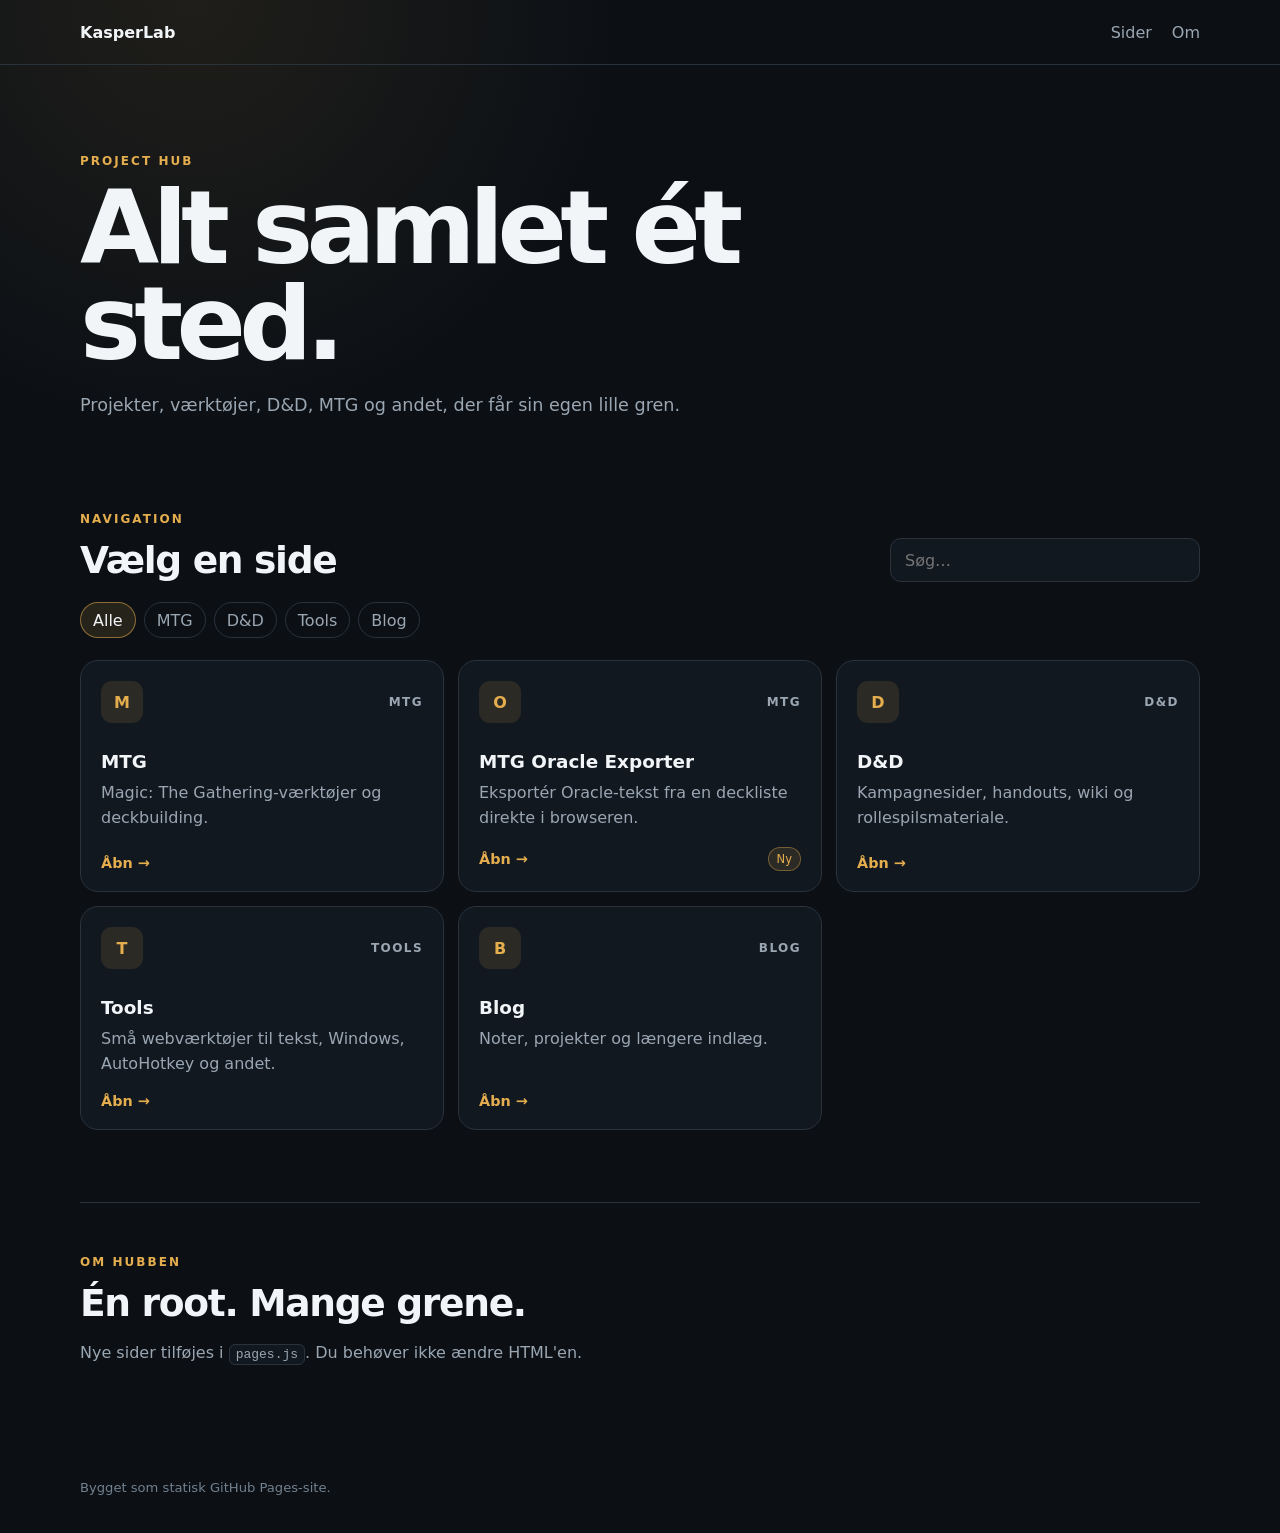
==== index.html @ 914dacb1 "Add files via upload" ====
<!doctype html>
<html lang="da">
<head>
  <meta charset="utf-8">
  <meta name="viewport" content="width=device-width, initial-scale=1">
  <meta name="description" content="Samlet hub for projekter og værktøjer.">
  <title>Hub</title>
  <link rel="stylesheet" href="style.css">
</head>
<body>
  <header class="topbar">
    <a class="brand" id="brand" href="./">Hub</a>
    <nav><a href="#pages">Sider</a><a href="#about">Om</a></nav>
  </header>

  <main>
    <section class="hero">
      <p class="eyebrow" id="eyebrow"></p>
      <h1 id="title"></h1>
      <p class="intro" id="tagline"></p>
    </section>

    <section class="hub" id="pages">
      <div class="section-head">
        <div>
          <p class="eyebrow">NAVIGATION</p>
          <h2>Vælg en side</h2>
        </div>
        <input id="search" type="search" placeholder="Søg…" aria-label="Søg i sider">
      </div>

      <div id="filters" class="filters"></div>
      <div id="grid" class="grid"></div>
      <p id="empty" class="empty hidden">Ingen sider matcher.</p>
    </section>

    <section class="about" id="about">
      <p class="eyebrow">OM HUBBEN</p>
      <h2>Én root. Mange grene.</h2>
      <p>Nye sider tilføjes i <code>pages.js</code>. Du behøver ikke ændre HTML'en.</p>
    </section>
  </main>

  <footer id="footer"></footer>

  <script src="pages.js"></script>
  <script src="app.js"></script>
</body>
</html>
---- style.css ----
:root{
  color-scheme:dark;--bg:#0c1015;--panel:#121820;--panel2:#171f29;
  --border:#29323d;--text:#f2f5f8;--muted:#9aa6b2;--accent:#e4ad4d;
  --soft:rgb(228 173 77 / .12);--max:1120px
}
*{box-sizing:border-box}
html{scroll-behavior:smooth;background:var(--bg)}
body{
  margin:0;min-height:100vh;color:var(--text);
  background:radial-gradient(circle at 15% 0%,rgb(228 173 77 / .09),transparent 27rem),var(--bg);
  font-family:Inter,ui-sans-serif,system-ui,-apple-system,"Segoe UI",sans-serif
}
a{color:inherit}
.topbar,.hero,.hub,.about,footer{width:min(var(--max),calc(100% - 32px));margin:auto}
.topbar{
  min-height:64px;display:flex;align-items:center;justify-content:space-between;gap:24px
}
.topbar nav{display:flex;gap:20px}
.topbar nav a{color:var(--muted);text-decoration:none}
.brand{font-weight:800;text-decoration:none}
body:before{
  content:"";position:absolute;left:0;right:0;top:64px;border-bottom:1px solid var(--border)
}
.hero{padding:90px 0 58px}
.eyebrow{
  margin:0 0 12px;color:var(--accent);font-size:.75rem;font-weight:800;letter-spacing:.17em
}
h1,h2,h3,p{margin-top:0}
h1{max-width:900px;margin-bottom:18px;font-size:clamp(2.8rem,8vw,6.5rem);line-height:.94;letter-spacing:-.065em}
h2{margin-bottom:0;font-size:clamp(1.6rem,3vw,2.35rem);letter-spacing:-.035em}
.intro{max-width:760px;margin:0;color:var(--muted);font-size:1.1rem;line-height:1.7}
.hub{padding:34px 0 72px}
.section-head{display:flex;align-items:end;justify-content:space-between;gap:24px;margin-bottom:20px}
#search{
  width:min(310px,100%);min-height:44px;padding:10px 14px;border:1px solid var(--border);
  border-radius:11px;outline:none;background:var(--panel);color:var(--text);font:inherit
}
#search:focus{border-color:var(--accent);box-shadow:0 0 0 3px rgb(228 173 77 / .1)}
.filters{display:flex;flex-wrap:wrap;gap:8px;margin-bottom:22px}
.filter{
  min-height:36px;padding:7px 12px;border:1px solid var(--border);border-radius:999px;
  cursor:pointer;background:transparent;color:var(--muted);font:inherit
}
.filter:hover,.filter[aria-pressed=true]{border-color:rgb(228 173 77 / .55);background:var(--soft);color:var(--text)}
.grid{display:grid;grid-template-columns:repeat(12,1fr);gap:14px}
.card{
  grid-column:span 4;min-height:215px;display:flex;flex-direction:column;padding:20px;
  border:1px solid var(--border);border-radius:18px;background:var(--panel);text-decoration:none;
  transition:.15s ease
}
.card:hover{transform:translateY(-3px);border-color:rgb(228 173 77 / .48);background:var(--panel2)}
.card-top{display:flex;align-items:center;justify-content:space-between;gap:14px;margin-bottom:28px}
.icon{
  width:42px;height:42px;display:grid;place-items:center;border-radius:11px;
  background:var(--soft);color:var(--accent);font-weight:800
}
.category{color:var(--muted);font-size:.75rem;font-weight:800;letter-spacing:.12em;text-transform:uppercase}
.card h3{margin-bottom:9px;font-size:1.15rem}
.card p{color:var(--muted);line-height:1.55}
.card-bottom{margin-top:auto;display:flex;align-items:center;justify-content:space-between;gap:12px}
.card-bottom strong{color:var(--accent);font-size:.9rem}
.badge{padding:4px 8px;border:1px solid rgb(228 173 77 / .4);border-radius:999px;background:var(--soft);color:var(--accent);font-size:.72rem}
.about{padding:52px 0 72px;border-top:1px solid var(--border)}
.about p:last-child{max-width:720px;margin-top:14px;color:var(--muted);line-height:1.7}
code{padding:2px 6px;border:1px solid var(--border);border-radius:6px;background:var(--panel)}
footer{padding:26px 0 38px;color:#71808e;font-size:.82rem}
.hidden{display:none}
.empty{color:var(--muted);margin-top:28px}
@media(max-width:850px){.card{grid-column:span 6}}
@media(max-width:620px){
  .topbar,.hero,.hub,.about,footer{width:min(100% - 20px,var(--max))}
  .hero{padding:62px 0 38px}
  .section-head{align-items:stretch;flex-direction:column}
  #search{width:100%}
  .card{grid-column:1/-1;min-height:185px}
}
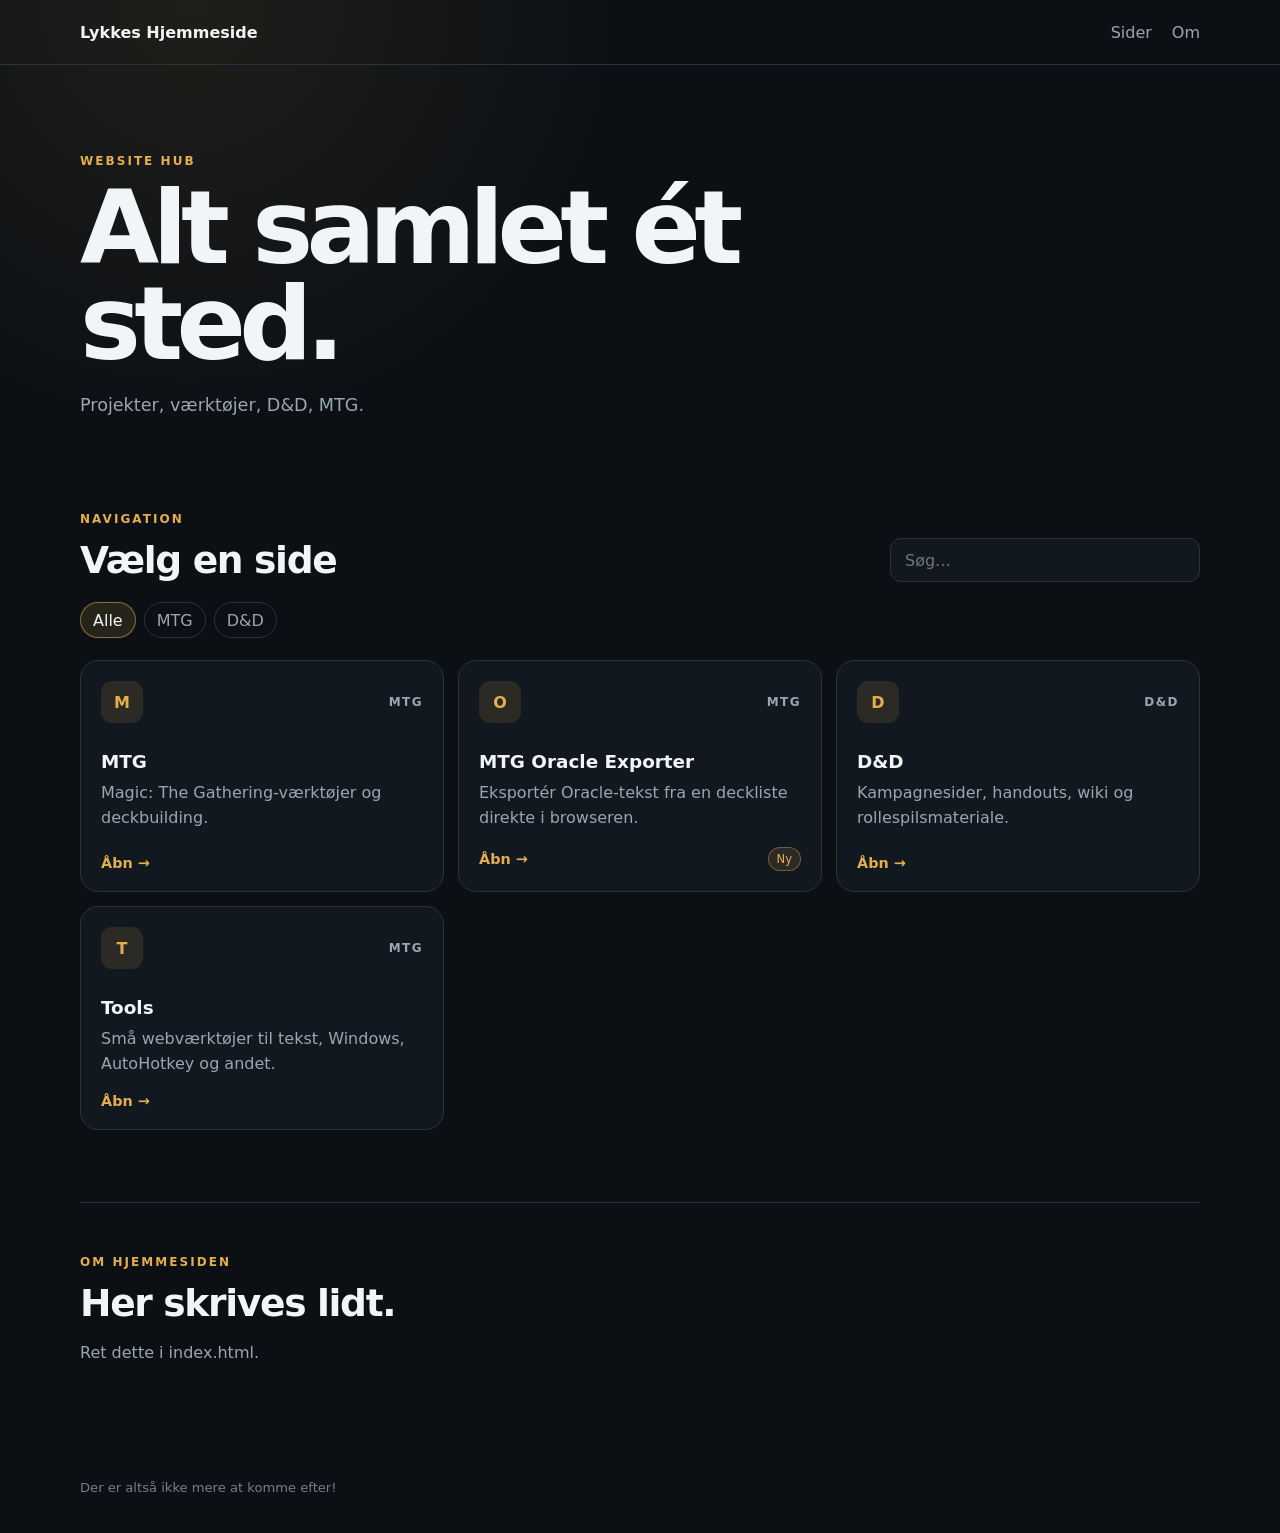
==== commit 6fa74f3a: "Update section titles and content in index.html" ====
--- a/index.html
+++ b/index.html
@@ -35,9 +35,9 @@
     </section>
 
     <section class="about" id="about">
-      <p class="eyebrow">OM HUBBEN</p>
-      <h2>Én root. Mange grene.</h2>
-      <p>Nye sider tilføjes i <code>pages.js</code>. Du behøver ikke ændre HTML'en.</p>
+      <p class="eyebrow">OM HJEMMESIDEN</p>
+      <h2>Her skrives lidt.</h2>
+      <p>Ret dette i index.html.</p>
     </section>
   </main>
 
